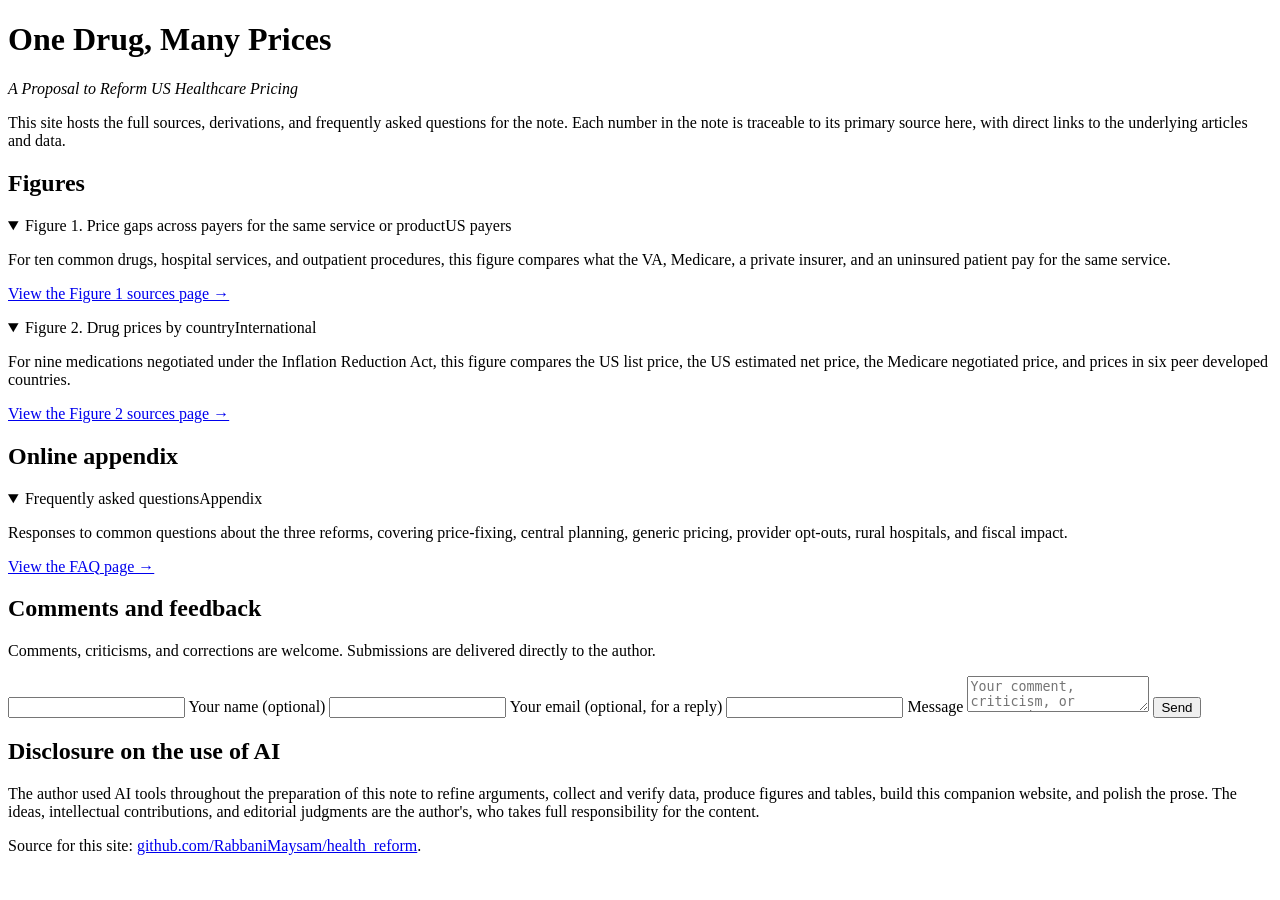
==== docs/index.html @ 5d588526 "Rename repo to health_reform; update site links; ignore literature/ - Updated all GitHub source link" ====
<!doctype html>
<html lang="en">
<head>
<meta charset="utf-8">
<meta name="viewport" content="width=device-width, initial-scale=1">
<title>One Drug, Many Prices — Companion site</title>
<meta name="description" content="Companion website for the policy note 'One Drug, Many Prices: A Proposal to Reform US Healthcare Pricing.' Sources, FAQs, and contact.">
<link rel="preconnect" href="https://fonts.googleapis.com">
<link rel="preconnect" href="https://fonts.gstatic.com" crossorigin>
<link rel="stylesheet" href="https://fonts.googleapis.com/css2?family=Inter:wght@400;500;600&display=swap">
<link rel="stylesheet" href="style.css">
</head>
<body>
<div class="wrap">

<header>
  <h1>One Drug, Many Prices</h1>
  <p class="subtitle"><em>A Proposal to Reform US Healthcare Pricing</em></p>
</header>

<p class="lede">This site hosts the full sources, derivations, and frequently asked questions for the note. Each number in the note is traceable to its primary source here, with direct links to the underlying articles and data.</p>

<h2>Figures</h2>

<details open>
  <summary><span class="service-name">Figure 1. Price gaps across payers for the same service or product</span><span class="service-panel">US payers</span></summary>
  <div>
    <p>For ten common drugs, hospital services, and outpatient procedures, this figure compares what the VA, Medicare, a private insurer, and an uninsured patient pay for the same service.</p>
    <p><a href="price-gaps.html">View the Figure 1 sources page →</a></p>
  </div>
</details>

<details open>
  <summary><span class="service-name">Figure 2. Drug prices by country</span><span class="service-panel">International</span></summary>
  <div>
    <p>For nine medications negotiated under the Inflation Reduction Act, this figure compares the US list price, the US estimated net price, the Medicare negotiated price, and prices in six peer developed countries.</p>
    <p><a href="international-prices.html">View the Figure 2 sources page →</a></p>
  </div>
</details>

<h2>Online appendix</h2>

<details open>
  <summary><span class="service-name">Frequently asked questions</span><span class="service-panel">Appendix</span></summary>
  <div>
    <p>Responses to common questions about the three reforms, covering price-fixing, central planning, generic pricing, provider opt-outs, rural hospitals, and fiscal impact.</p>
    <p><a href="faq.html">View the FAQ page →</a></p>
  </div>
</details>

<h2>Comments and feedback</h2>

<p>Comments, criticisms, and corrections are welcome. Submissions are delivered directly to the author.</p>

<form class="contact" action="https://formspree.io/f/xrerqaza" method="POST">
  <input type="hidden" name="_subject" value="GIT REFORM FEEDBACK">
  <input type="text" name="_gotcha" class="honeypot" tabindex="-1" autocomplete="off" aria-hidden="true">

  <label>
    Your name (optional)
    <input type="text" name="name" autocomplete="name">
  </label>

  <label>
    Your email (optional, for a reply)
    <input type="email" name="email" autocomplete="email">
  </label>

  <label>
    Message
    <textarea name="message" required placeholder="Your comment, criticism, or suggestion."></textarea>
  </label>

  <button type="submit">Send</button>
</form>

<h2>Disclosure on the use of AI</h2>

<p>The author used AI tools throughout the preparation of this note to refine arguments, collect and verify data, produce figures and tables, build this companion website, and polish the prose. The ideas, intellectual contributions, and editorial judgments are the author's, who takes full responsibility for the content.</p>

<footer>
  <p>Source for this site: <a href="https://github.com/RabbaniMaysam/health_reform">github.com/RabbaniMaysam/health_reform</a>.</p>
</footer>

</div>
</body>
</html>
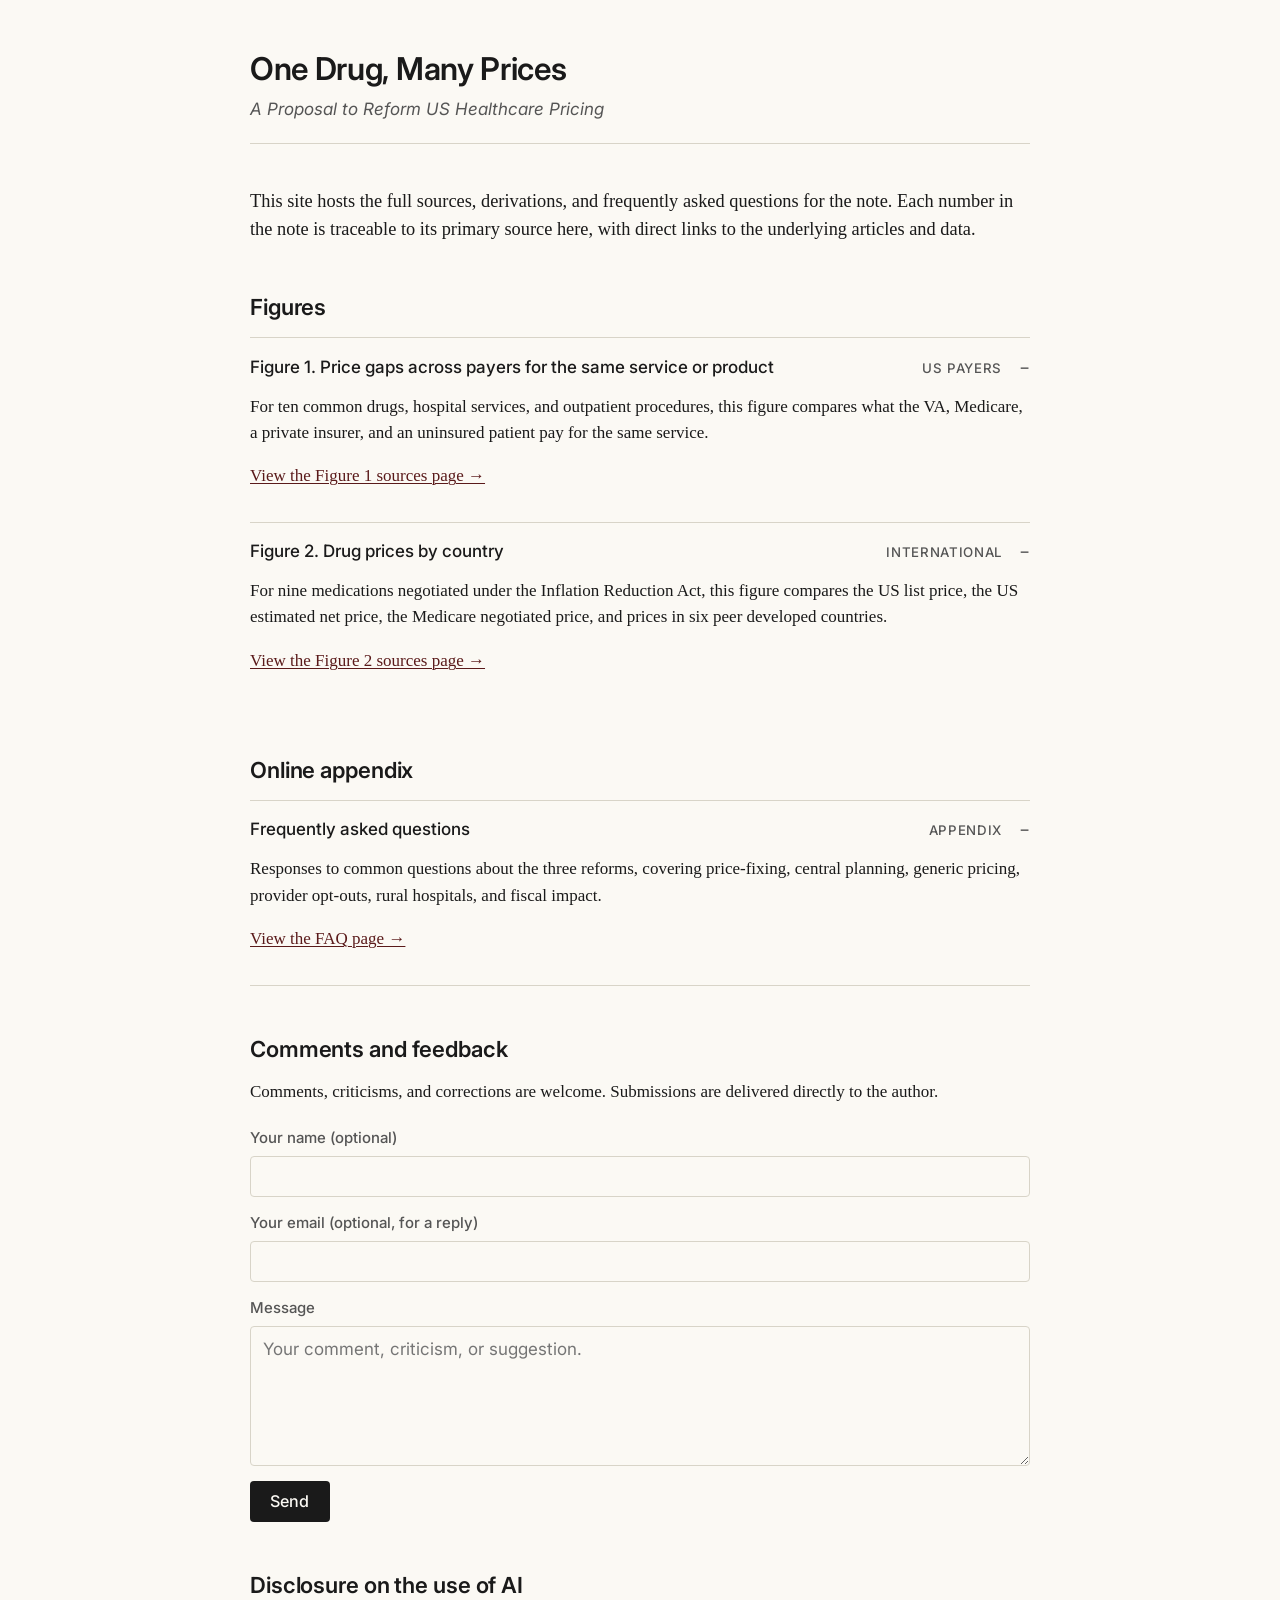
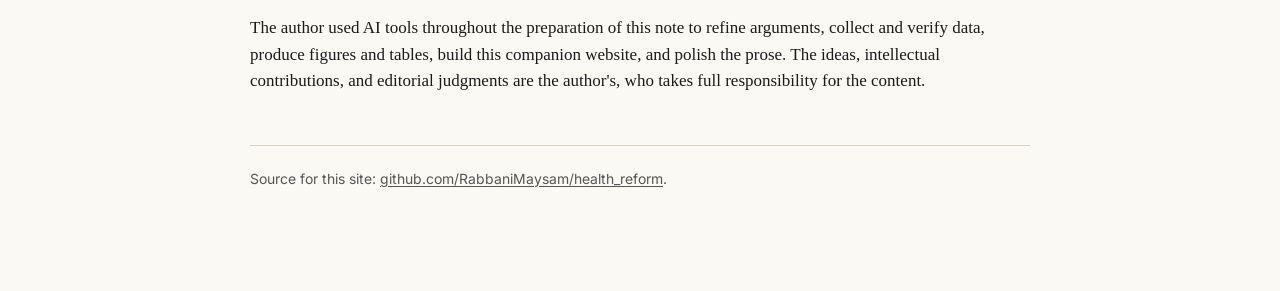
==== commit 3b694bb4: "Cache-bust style.css (?v=2) so the tooltip CSS loads without hard-refresh The new ::after tooltip CS" ====
--- a/docs/index.html
+++ b/docs/index.html
@@ -8,7 +8,7 @@
 <link rel="preconnect" href="https://fonts.googleapis.com">
 <link rel="preconnect" href="https://fonts.gstatic.com" crossorigin>
 <link rel="stylesheet" href="https://fonts.googleapis.com/css2?family=Inter:wght@400;500;600&display=swap">
-<link rel="stylesheet" href="style.css">
+<link rel="stylesheet" href="style.css?v=2">
 </head>
 <body>
 <div class="wrap">
--- a/docs/style.css
+++ b/docs/style.css
@@ -0,0 +1,333 @@
+:root {
+  --bg: #fbf9f4;
+  --fg: #1a1a1a;
+  --muted: #555;
+  --rule: #d8d4c8;
+  --accent: #8a2b2b;
+  --link: #5a1a1a;
+  --max: 780px;
+  --serif: "Iowan Old Style", "Charter", "Georgia", "Cambria", serif;
+  --sans: "Inter", "Helvetica Neue", "Segoe UI", system-ui, sans-serif;
+}
+
+html {
+  font-size: 17px;
+  scroll-behavior: smooth;
+  -webkit-font-smoothing: antialiased;
+  -moz-osx-font-smoothing: grayscale;
+}
+
+body {
+  margin: 0;
+  background: var(--bg);
+  color: var(--fg);
+  font-family: var(--serif);
+  line-height: 1.55;
+}
+
+.wrap {
+  max-width: var(--max);
+  margin: 0 auto;
+  padding: 3rem 1.25rem 5rem;
+}
+
+header {
+  margin-bottom: 2.5rem;
+  padding-bottom: 1.25rem;
+  border-bottom: 1px solid var(--rule);
+}
+
+h1 {
+  font-family: var(--sans);
+  font-weight: 600;
+  font-size: 1.85rem;
+  line-height: 1.2;
+  margin: 0 0 0.4rem;
+  letter-spacing: -0.01em;
+}
+
+.subtitle {
+  font-family: var(--sans);
+  font-weight: 400;
+  font-size: 1rem;
+  color: var(--muted);
+  margin: 0;
+}
+
+h2 {
+  font-family: var(--sans);
+  font-weight: 600;
+  font-size: 1.3rem;
+  margin: 2.75rem 0 0.75rem;
+  letter-spacing: -0.005em;
+}
+
+h3 {
+  font-family: var(--sans);
+  font-weight: 600;
+  font-size: 1.05rem;
+  margin: 1.75rem 0 0.5rem;
+}
+
+p {
+  margin: 0 0 1rem;
+}
+
+.lede {
+  font-size: 1.08rem;
+  color: var(--fg);
+}
+
+a {
+  color: var(--link);
+  text-decoration: underline;
+  text-underline-offset: 2px;
+  text-decoration-thickness: 1px;
+}
+
+a:hover {
+  color: var(--accent);
+}
+
+figure {
+  margin: 2rem 0;
+}
+
+figure img {
+  width: 100%;
+  height: auto;
+  display: block;
+}
+
+figcaption {
+  font-family: var(--sans);
+  font-size: 0.85rem;
+  color: var(--muted);
+  margin-top: 0.6rem;
+  line-height: 1.45;
+}
+
+details {
+  border-top: 1px solid var(--rule);
+  padding: 0.9rem 0;
+}
+
+details:last-of-type {
+  border-bottom: 1px solid var(--rule);
+}
+
+details:target {
+  background: rgba(138, 43, 43, 0.04);
+  scroll-margin-top: 1rem;
+}
+
+body.faq-page .wrap {
+  counter-reset: faq;
+}
+
+body.faq-page .wrap > details > summary > .service-name {
+  counter-increment: faq;
+}
+
+body.faq-page .wrap > details > summary > .service-name::before {
+  content: "FAQ " counter(faq) ". ";
+  color: var(--muted);
+  font-weight: 500;
+  margin-right: 0.15em;
+}
+
+summary {
+  cursor: pointer;
+  font-family: var(--sans);
+  font-weight: 500;
+  font-size: 1rem;
+  list-style: none;
+  display: flex;
+  justify-content: space-between;
+  align-items: baseline;
+  gap: 1rem;
+}
+
+summary::-webkit-details-marker {
+  display: none;
+}
+
+summary::after {
+  content: "+";
+  font-family: var(--sans);
+  color: var(--muted);
+  font-weight: 400;
+  transition: transform 0.15s;
+}
+
+details[open] summary::after {
+  content: "−";
+}
+
+.service-name {
+  flex: 1;
+}
+
+.service-panel {
+  font-size: 0.78rem;
+  color: var(--muted);
+  text-transform: uppercase;
+  letter-spacing: 0.05em;
+  font-weight: 500;
+  white-space: nowrap;
+}
+
+details > div {
+  padding-top: 0.8rem;
+}
+
+.cells {
+  display: grid;
+  grid-template-columns: auto 1fr;
+  gap: 0.25rem 1rem;
+  margin: 0 0 0.9rem;
+  font-size: 0.95rem;
+}
+
+.cells dt {
+  font-family: var(--sans);
+  font-weight: 500;
+  color: var(--muted);
+  white-space: nowrap;
+}
+
+.cells dd {
+  margin: 0;
+}
+
+.cells dd b {
+  font-weight: 600;
+}
+
+.notes {
+  font-size: 0.92rem;
+  color: var(--fg);
+}
+
+.notes p {
+  margin: 0 0 0.5rem;
+}
+
+.notes p:last-child {
+  margin-bottom: 0;
+}
+
+hr {
+  border: none;
+  border-top: 1px solid var(--rule);
+  margin: 3rem 0;
+}
+
+form.contact {
+  display: grid;
+  gap: 0.9rem;
+  margin: 1.25rem 0 0;
+  font-family: var(--sans);
+}
+
+form.contact label {
+  display: grid;
+  gap: 0.35rem;
+  font-size: 0.88rem;
+  font-weight: 500;
+  color: var(--muted);
+}
+
+form.contact input[type="text"],
+form.contact input[type="email"],
+form.contact textarea {
+  font-family: var(--sans);
+  font-size: 1rem;
+  color: var(--fg);
+  background: transparent;
+  border: 1px solid var(--rule);
+  border-radius: 4px;
+  padding: 0.55rem 0.7rem;
+  transition: border-color 0.15s;
+}
+
+form.contact input:focus,
+form.contact textarea:focus {
+  outline: none;
+  border-color: var(--accent);
+}
+
+form.contact textarea {
+  min-height: 7rem;
+  resize: vertical;
+  line-height: 1.5;
+}
+
+form.contact button {
+  justify-self: start;
+  font-family: var(--sans);
+  font-weight: 500;
+  font-size: 0.95rem;
+  color: var(--bg);
+  background: var(--fg);
+  border: none;
+  border-radius: 4px;
+  padding: 0.6rem 1.2rem;
+  cursor: pointer;
+  transition: background 0.15s;
+}
+
+form.contact button:hover {
+  background: var(--accent);
+}
+
+.honeypot {
+  position: absolute;
+  left: -9999px;
+  opacity: 0;
+  pointer-events: none;
+}
+
+footer {
+  font-family: var(--sans);
+  font-size: 0.82rem;
+  color: var(--muted);
+  margin-top: 3rem;
+  padding-top: 1.25rem;
+  border-top: 1px solid var(--rule);
+}
+
+footer a {
+  color: var(--muted);
+}
+
+@media (max-width: 600px) {
+  html { font-size: 16px; }
+  .wrap { padding: 2rem 1rem 4rem; }
+  h1 { font-size: 1.55rem; }
+  h2 { font-size: 1.15rem; }
+  summary { flex-direction: column; gap: 0.15rem; }
+  summary::after { position: absolute; right: 0; }
+  details { position: relative; }
+  .cells { grid-template-columns: 1fr; gap: 0.1rem; }
+  .cells dt { margin-top: 0.4rem; }
+}
+
+@media (prefers-color-scheme: dark) {
+  :root {
+    --bg: #1a1815;
+    --fg: #e8e4d8;
+    --muted: #a8a29a;
+    --rule: #3a3530;
+    --link: #e8a08a;
+    --accent: #f0b8a0;
+  }
+}
+
+/* Acronyms: hover to reveal the full term. Subtle dotted underline signals a definition is available. */
+abbr[title] {
+  text-decoration: underline dotted;
+  text-decoration-thickness: 1px;
+  text-underline-offset: 2px;
+  cursor: help;
+}
